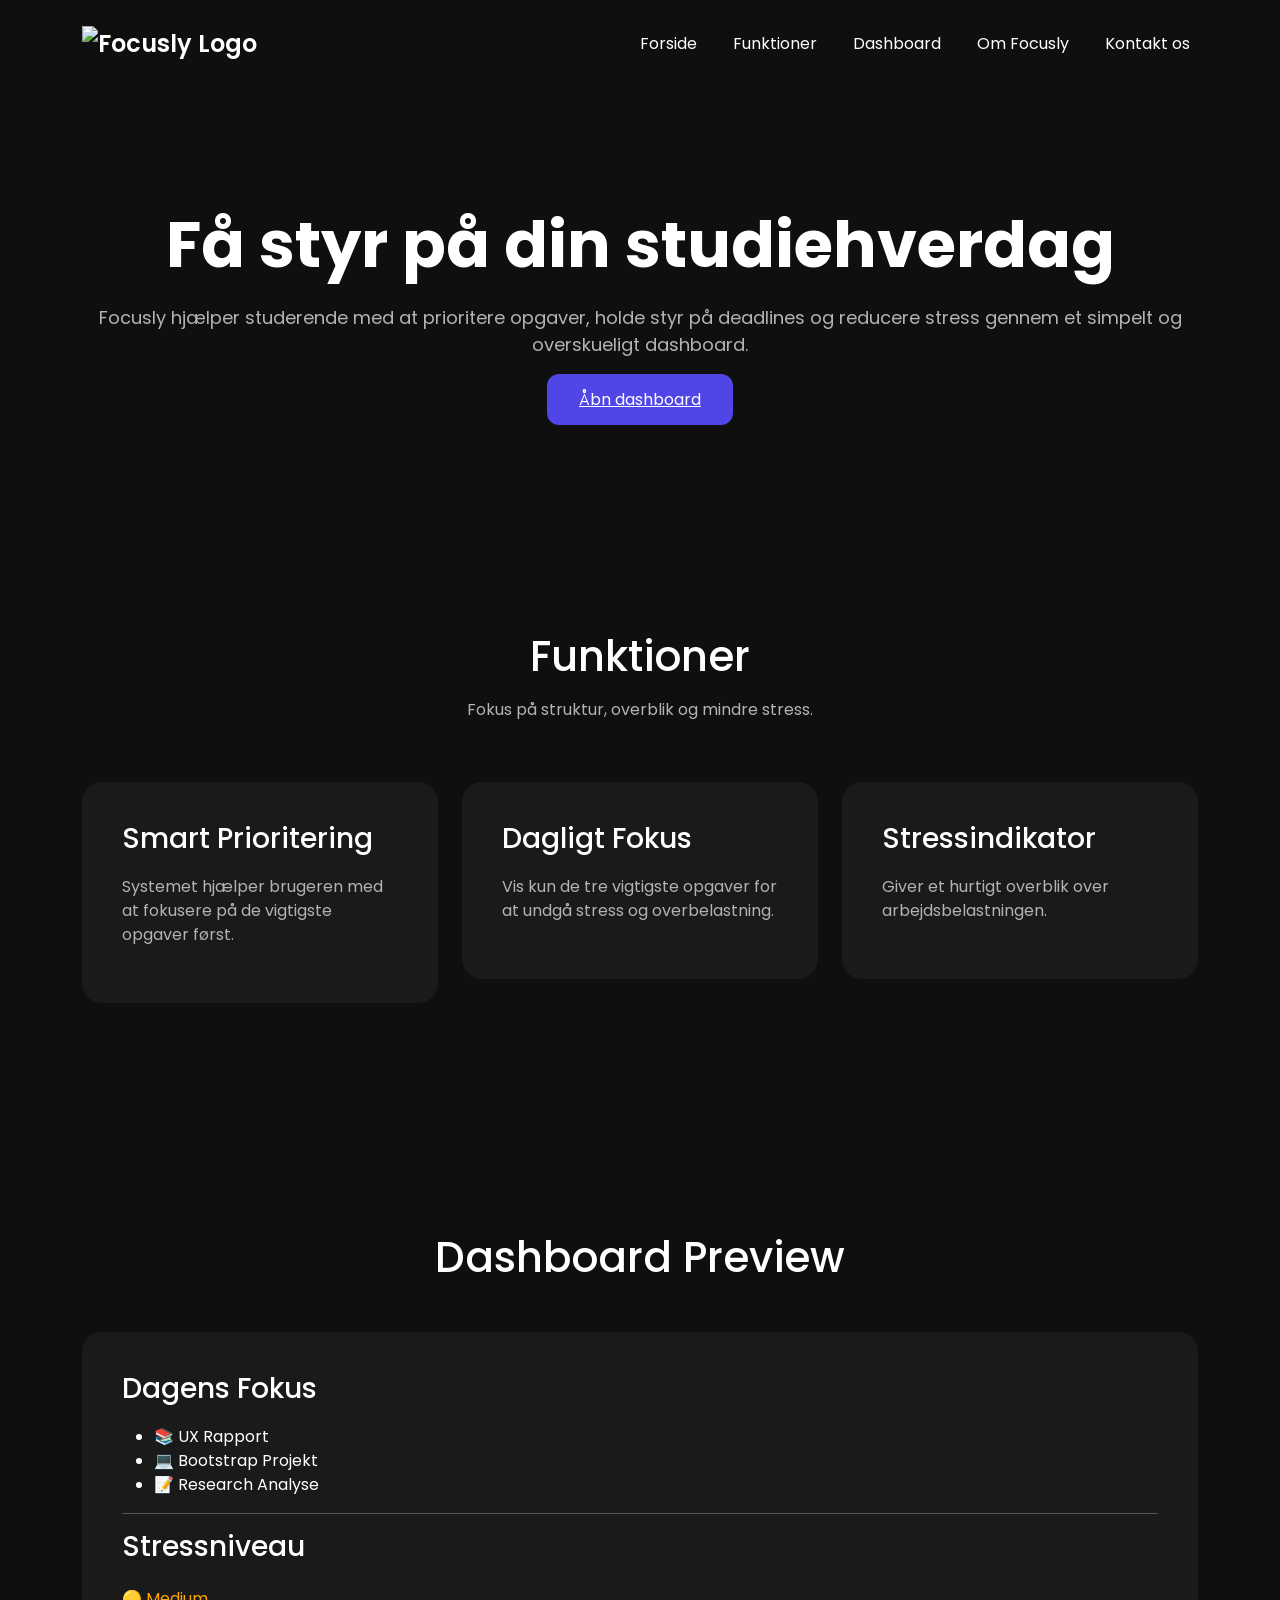
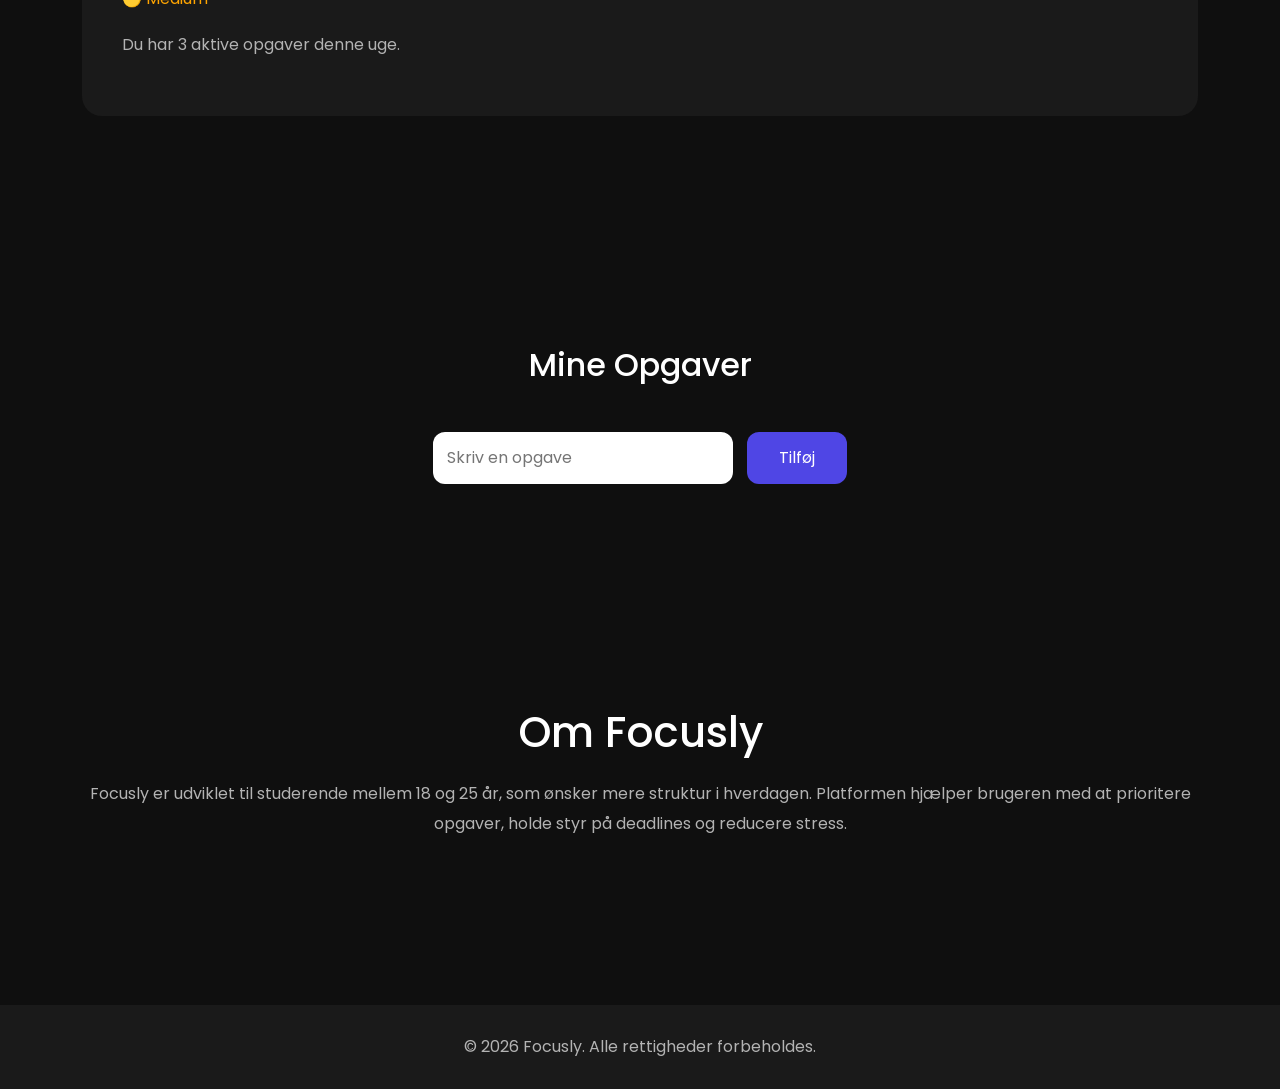
==== index.html @ 69cd23f8 "Add files via upload" ====
<!DOCTYPE html>
<html lang="da">
<head>
    <meta charset="UTF-8">
    <meta name="viewport" content="width=device-width, initial-scale=1.0">

    <title>Focusly - Studieplatform</title>

    <!-- Bootstrap -->
    <link href="https://cdn.jsdelivr.net/npm/bootstrap@5.3.3/dist/css/bootstrap.min.css" rel="stylesheet">
    
    <!-- Bootstrap JS -->
    <script src="https://cdn.jsdelivr.net/npm/bootstrap@5.3.3/dist/js/bootstrap.bundle.min.js"></script>

    <!-- Google Fonts -->
    <link href="https://fonts.googleapis.com/css2?family=Poppins:wght@300;400;500;600;700&display=swap" rel="stylesheet">

    <!-- CSS -->
    <link rel="stylesheet" href="style.css">
    
    <script src="script.js"></script></head>

    <!-- Bootstrap JS -->
<script src="https://cdn.jsdelivr.net/npm/bootstrap@5.3.3/dist/js/bootstrap.bundle.min.js"></script>

<!-- JavaScript -->
<script src="script.js"></script>

</body>
</html>
<body>

    <!-- Navbar -->
<nav class="navbar navbar-expand-lg navbar-dark">
    <div class="container">

        <a class="navbar-brand" href="index.html">
            <img src="img/F CUSLY-3-2.png" alt="Focusly Logo" width="160">
        </a>

        <button class="navbar-toggler" type="button" data-bs-toggle="collapse" data-bs-target="#nav">
            <span class="navbar-toggler-icon"></span>
        </button>

        <div class="collapse navbar-collapse" id="nav">
            <ul class="navbar-nav ms-auto">

                <li class="nav-item">
                    <a class="nav-link" href="index.html">Forside</a>
                </li>

                <li class="nav-item">
                    <a class="nav-link" href="funktioner.html">Funktioner</a>
                </li>

                <li class="nav-item">
                    <a class="nav-link" href="dashboard.html">Dashboard</a>
                </li>

                <li class="nav-item">
                    <a class="nav-link" href="om.html">Om Focusly</a>
                </li>

                <li class="nav-item">
                    <a class="nav-link" href="kontakt.html">Kontakt os</a>
                </li>

            </ul>
        </div>

    </div>
</nav>

    <!-- Hero Section -->
<section class="hero">

    <div class="container text-center">

        <h1>
            Få styr på din studiehverdag
        </h1>

        <p>
            Focusly hjælper studerende med at prioritere opgaver,
            holde styr på deadlines og reducere stress gennem et
            simpelt og overskueligt dashboard.
        </p>

        <a href="dashboard.html" class="main-btn">
            Åbn dashboard
        </a>

    </div>

</section>

    <!-- Produkter Section -->
    <section class="products" id="funktioner">

        <div class="container">

            <div class="section-title text-center">

                <h2>Funktioner</h2>

                <p>
                    Fokus på struktur, overblik og mindre stress.
                </p>

            </div>

            <div class="row">

                <div class="col-lg-4">

                    <div class="product-card">

                        <h3>Smart Prioritering</h3>

                        <p>
                            Systemet hjælper brugeren med at fokusere på de vigtigste opgaver først.
                        </p>

                    </div>

                </div>

                <div class="col-lg-4">

                    <div class="product-card">

                        <h3>Dagligt Fokus</h3>

                        <p>
                            Vis kun de tre vigtigste opgaver for at undgå stress og overbelastning.
                        </p>

                    </div>

                </div>

                <div class="col-lg-4">

                    <div class="product-card">

                        <h3>Stressindikator</h3>

                        <p>
                            Giver et hurtigt overblik over arbejdsbelastningen.
                        </p>

                    </div>

                </div>

            </div>

        </div>

    </section>

    <section class="about" id="dashboard">

    <div class="container">

        <h2 class="text-center mb-5">
            Dashboard Preview
        </h2>

        <div class="product-card">

         <h3>Dagens Fokus</h3>

            <ul>
                <li>📚 UX Rapport</li>
                <li>💻 Bootstrap Projekt</li>
                <li>📝 Research Analyse</li>
            </ul>

            <hr>

            <h3>Stressniveau</h3>

            <p style="color: orange;">
                🟡 Medium
            </p>

            <p>
                Du har 3 aktive opgaver denne uge.
            </p>

        </div>

    </div>

</section>

<!-- Mine =Opgaver Section -->
<section class="tasks">

    <div class="container">

        <h2 class="text-center mb-5">
            Mine Opgaver
        </h2>

        <div class="text-center">

            <input type="text" id="taskInput" placeholder="Skriv en opgave">

            <button onclick="addTask()" class="main-btn">
                Tilføj
            </button>

        </div>

        <ul id="taskList" class="task-list mt-4">

        </ul>

    </div>

</section>

    <!-- Om Os Section -->
    <section class="about" id="om">

        <div class="container">

            <div class="text-center">

                <h2>Om Focusly</h2>

                <p>
                    Focusly er udviklet til studerende mellem 18 og 25 år,
                    som ønsker mere struktur i hverdagen.
                    Platformen hjælper brugeren med at prioritere opgaver,
                    holde styr på deadlines og reducere stress.
                </p>

            </div>

        </div>

    </section>

    <!-- Footer -->
    <footer class="footer">

        <div class="container text-center">

            <p>
                © 2026 Focusly. Alle rettigheder forbeholdes.            </p>

        </div>

    </footer>
</body>
</html>
---- style.css ----
body{
    background: #0F0F0F;
    color: white;
    font-family: 'Poppins', sans-serif;
    margin: 0;
    padding: 0;
}

/* Navbar */

.navbar{
    padding: 20px 0;
    background: #0F0F0F;
}

.navbar-brand{
    font-size: 24px;
    font-weight: 600;
}

.navbar-brand img{
    width: 180px;
}

.nav-link{
    color: white;
    margin-left: 20px;
    transition: 0.3s;
}

.nav-link:hover{
    color: #4F46E5;
}

/* Hero Section */

.hero{
    padding: 120px 0;
}

.hero h1{
    font-size: 64px;
    font-weight: 700;
    margin-bottom: 20px;
}

.hero p{
    font-size: 18px;
    color: #B3B3B3;
    margin-bottom: 30px;
}

.main-btn{
    background: #4F46E5;
    color: white;
    border: none;
    padding: 14px 32px;
    border-radius: 12px;
    font-size: 16px;
    transition: 0.3s;
}

.main-btn:hover{
    background: #625BFF;
}

.hero-img{
    width: 100%;
    max-width: 500px;
}

/* Produkter Section */

.products{
    padding: 100px 0;
}

.section-title{
    margin-bottom: 60px;
}

.section-title h2{
    font-size: 42px;
    margin-bottom: 15px;
}

.section-title p{
    color: #B3B3B3;
}

.product-card{
    background: #1A1A1A;
    padding: 40px;
    border-radius: 20px;
    margin-bottom: 30px;
    transition: 0.3s;
}

.product-card:hover{
    transform: translateY(-10px);
}

.product-card h3{
    font-size: 28px;
    margin-bottom: 20px;
}

.product-card p{
    color: #B3B3B3;
}

/* Om Os Section */

.about{
    padding: 100px 0;
}

.about h2{
    font-size: 42px;
    margin-bottom: 20px;
}

.about p{
    color: #B3B3B3;
    line-height: 30px;
}

.about-img{
    width: 100%;
    max-width: 500px;
}

/* Footer */

.footer{
    padding: 30px 0;
    background: #1A1A1A;
    margin-top: 50px;
}

.footer p{
    margin: 0;
    color: #B3B3B3;
}


.stat-card{
    min-height: 150px;
}

.stat-card h3{
    color: white;
}

.stat-card p{
    color: #B3B3B3;
}

.stress-indicator{
    display: flex;
    align-items: center;
    gap: 10px;

    font-size: 22px;
    font-weight: 600;

    margin: 20px 0;
}

.dot{
    width: 16px;
    height: 16px;

    background: #FFD43B;

    border-radius: 50%;
}

.task-section{
    padding: 45px;
}

.task-section p{
    color: #B3B3B3;
}

.task-input-area{
    display: flex;
    gap: 15px;
    flex-wrap: wrap;
}

#taskInput{
    width: 400px;

    padding: 14px;

    border: none;
    border-radius: 12px;
}

.task-list{
    list-style: none;
    padding: 0;
}

.task-list li{
    background: #0F0F0F;

    padding: 15px;

    border-radius: 12px;

    margin-bottom: 10px;

    color: white;
}
.product-card{
    min-height: 170px;
}

.dashboard-page .row{
    row-gap: 30px;
}


.features-page{
    padding: 120px 0;
}

.features-page h1{
    font-size: 56px;
    font-weight: 700;
    margin-bottom: 20px;
}


.about-hero h1{
    font-size: 64px;
    font-weight: 700;
    max-width: 900px;
    margin: auto;
    margin-top: 20px;
}

.about-hero p{
    color: #B3B3B3;
    max-width: 700px;
    margin: 25px auto 0;
    font-size: 18px;
    line-height: 30px;
}

.about-card{
    background: #1A1A1A;
    padding: 35px;
    border-radius: 22px;
    border: 1px solid #2A2A2A;
    height: 100%;
    transition: 0.3s;
}

.about-card:hover{
    transform: translateY(-8px);
    border-color: #4F46E5;
}

.about-icon{
    font-size: 38px;
    margin-bottom: 20px;
}

.about-card p{
    color: #B3B3B3;
}

.about-story{
    display: grid;
    grid-template-columns: 2fr 1fr;
    gap: 30px;
    background: linear-gradient(135deg, #1A1A1A, #111111);
    padding: 45px;
    border-radius: 24px;
    border: 1px solid #2A2A2A;
    align-items: center;
}

.about-story p{
    color: #B3B3B3;
    line-height: 30px;
}

.about-highlight{
    background: #4F46E5;
    padding: 35px;
    border-radius: 22px;
    text-align: center;
}

.about-highlight h3{
    font-size: 44px;
    font-weight: 700;
}

@media screen and (max-width: 992px){
    .about-story{
        grid-template-columns: 1fr;
    }

    .about-hero h1{
        font-size: 44px;
    }
}

/* Responsive */

@media(max-width: 991px){

    .hero{
        text-align: center;
        padding: 80px 0;
    }

    .hero h1{
        font-size: 48px;
    }

    .hero-img{
        margin-top: 40px;
    }

    .about{
        text-align: center;
    }

    .about-img{
        margin-bottom: 40px;
    }

}

/* Mine Opgaver Section */
.tasks{
    padding: 100px 0;
}

#taskInput{
    width: 300px;
    padding: 12px;
    border-radius: 12px;
    border: none;
}

.task-list{
    list-style: none;
    padding: 0;
}

.task-list li{
    background: #1A1A1A;
    margin: 10px auto;
    padding: 15px;
    border-radius: 12px;
    max-width: 500px;
}

/* Dashborad-side */
.dashboard-page{
    padding: 120px 0;
}

.dashboard-page h1{
    font-size: 56px;
    font-weight: 700;
    margin-bottom: 20px;
}

.dashboard-text{
    color: #B3B3B3;
    font-size: 18px;
    margin-bottom: 50px;
}

#taskInput{
    width: 300px;
    padding: 14px;
    border-radius: 12px;
    border: none;
    margin-right: 10px;
}

.task-list{
    list-style: none;
    padding: 0;
}

.task-list li{
    background: #0F0F0F;
    padding: 15px;
    border-radius: 12px;
    margin-bottom: 10px;
}

.error{
    color: #ff4d4d;
    font-size: 14px;
    margin-top: -15px;
    margin-bottom: 15px;
}

#success{
    color: #4CAF50;
    font-weight: 600;
    margin-top: 20px;
    text-align: center;
}

/* Kontakt Sektion */

.kontakt{
    padding: 120px 0;
}

.kontakt-container{
    max-width: 700px;
    margin: 0 auto;

    background: rgba(15, 15, 15, 0.90);

    backdrop-filter: blur(10px);

    padding: 50px;

    border-radius: 20px;

    border: 1px solid #2A2A2A;
}

.kontakt h2{
    font-size: 48px;
    font-weight: 700;

    text-align: center;

    margin-bottom: 15px;

    color: white;
}

.kontakt p{
    text-align: center;

    color: #B3B3B3;

    line-height: 28px;

    margin-bottom: 20px;
}

.kontakt h3{
    text-align: center;

    margin-top: 35px;
    margin-bottom: 15px;

    color: #4F46E5;

    font-size: 24px;
}

.kontakt-form{
    display: flex;
    flex-direction: column;
    gap: 15px;

    margin-top: 30px;
}

.kontakt-form label{
    color: white;
    font-weight: 500;
}

.kontakt-form input,
.kontakt-form textarea{

    width: 100%;

    padding: 15px;

    border-radius: 12px;

    border: 1px solid #333333;

    background: #1A1A1A;

    color: white;

    font-family: 'Poppins', sans-serif;

    transition: 0.3s;
}

.kontakt-form input:focus,
.kontakt-form textarea:focus{

    outline: none;

    border: 1px solid #4F46E5;

    box-shadow: 0 0 10px rgba(79, 70, 229, 0.3);
}

.kontakt-form textarea{
    resize: none;
}

.kontakt-form button{

    padding: 15px;

    background: #4F46E5;

    color: white;

    border: none;

    border-radius: 12px;

    font-size: 16px;

    font-weight: 600;

    cursor: pointer;

    transition: 0.3s;
}

.kontakt-form button:hover{

    background: #625BFF;

    transform: translateY(-2px);
}

.kontakt{
    position: relative;
}

.kontakt::before{

    content: "";

    position: absolute;

    top: 0;
    left: 0;

    width: 100%;
    height: 100%;

    background: rgba(0,0,0,0.55);
}

.kontakt-container{
    position: relative;
    z-index: 2;
}
/* Tablet */

@media screen and (max-width: 992px){

    .hero{
        text-align: center;
        padding: 80px 0;
    }

    .hero h1{
        font-size: 48px;
    }

    .hero-img{
        margin-top: 40px;
    }

    .navbar-brand img{
        width: 150px;
    }

}


/* Mobil */

@media screen and (max-width: 576px){

    .hero h1{
        font-size: 36px;
    }

    .hero p{
        font-size: 16px;
    }

    .section-title h2,
    .about h2{
        font-size: 30px;
    }

    .product-card{
        padding: 25px;
    }

    #taskInput{
        width: 100%;
        margin-bottom: 15px;
    }

    .main-btn{
        width: 100%;
    }

    .navbar-brand img{
        width: 120px;
    }

}
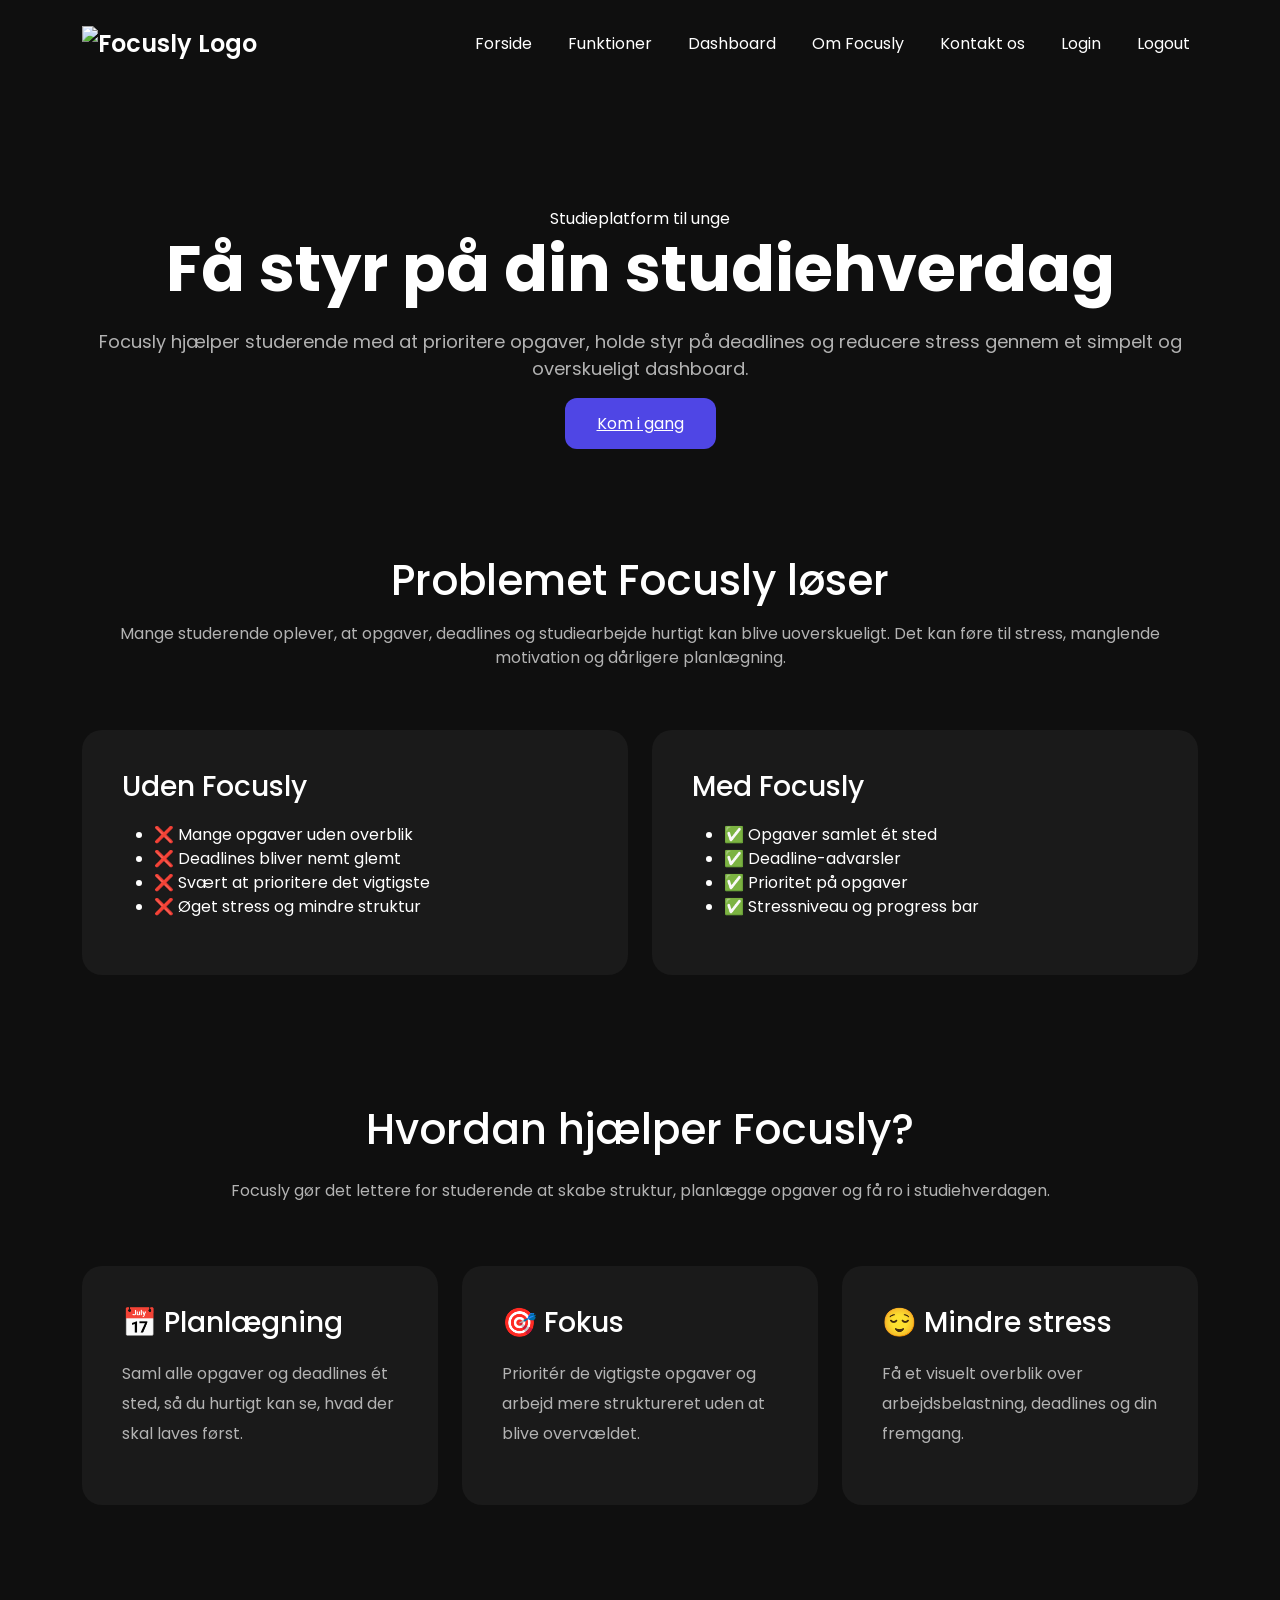
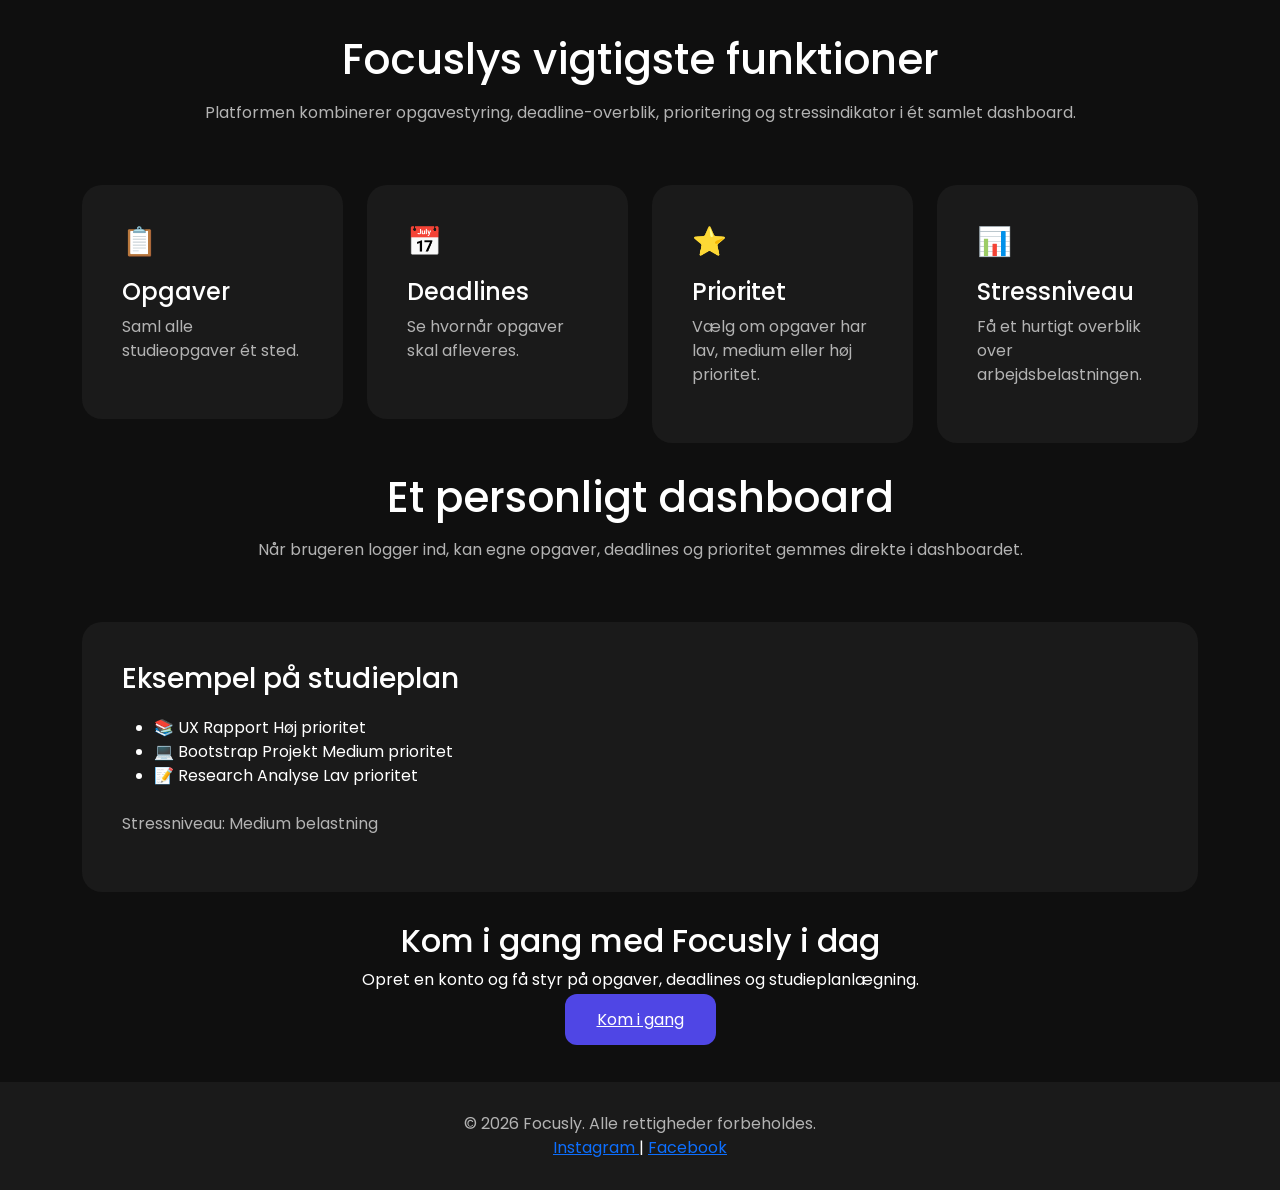
==== commit 08abd769: "index.html" ====
--- a/index.html
+++ b/index.html
@@ -3,34 +3,15 @@
 <head>
     <meta charset="UTF-8">
     <meta name="viewport" content="width=device-width, initial-scale=1.0">
-
     <title>Focusly - Studieplatform</title>
 
-    <!-- Bootstrap -->
     <link href="https://cdn.jsdelivr.net/npm/bootstrap@5.3.3/dist/css/bootstrap.min.css" rel="stylesheet">
-    
-    <!-- Bootstrap JS -->
-    <script src="https://cdn.jsdelivr.net/npm/bootstrap@5.3.3/dist/js/bootstrap.bundle.min.js"></script>
-
-    <!-- Google Fonts -->
     <link href="https://fonts.googleapis.com/css2?family=Poppins:wght@300;400;500;600;700&display=swap" rel="stylesheet">
-
-    <!-- CSS -->
     <link rel="stylesheet" href="style.css">
-    
-    <script src="script.js"></script></head>
-
-    <!-- Bootstrap JS -->
-<script src="https://cdn.jsdelivr.net/npm/bootstrap@5.3.3/dist/js/bootstrap.bundle.min.js"></script>
-
-<!-- JavaScript -->
-<script src="script.js"></script>
-
-</body>
-</html>
+</head>
+
 <body>
 
-    <!-- Navbar -->
 <nav class="navbar navbar-expand-lg navbar-dark">
     <div class="container">
 
@@ -65,195 +46,258 @@
                     <a class="nav-link" href="kontakt.html">Kontakt os</a>
                 </li>
 
+                <li class="nav-item" id="loginNav">
+                    <a class="nav-link" href="log-in.html">
+                        Login
+                    </a>
+                </li>
+
+                <li class="nav-item" id="logoutNav">
+                    <a class="nav-link" href="#" onclick="logoutUser()">
+                        Logout
+                    </a>
+                </li>
+
             </ul>
         </div>
 
     </div>
 </nav>
 
-    <!-- Hero Section -->
 <section class="hero">
-
+    <div class="container">
+
+        <div class="hero-box text-center">
+
+            <span class="hero-badge">Studieplatform til unge</span>
+
+            <h1>Få styr på din studiehverdag</h1>
+
+            <p>
+                Focusly hjælper studerende med at prioritere opgaver,
+                holde styr på deadlines og reducere stress gennem et simpelt
+                og overskueligt dashboard.
+            </p>
+
+            <div class="hero-buttons">
+                <a href="log-in.html" class="main-btn">Kom i gang</a>
+            </div>
+
+        </div>
+
+    </div>
+</section>
+
+<section class="problem-solution">
+    <div class="container">
+
+        <div class="section-title text-center">
+            <h2>Problemet Focusly løser</h2>
+            <p>
+                Mange studerende oplever, at opgaver, deadlines og studiearbejde hurtigt
+                kan blive uoverskueligt. Det kan føre til stress, manglende motivation og
+                dårligere planlægning.
+            </p>
+        </div>
+
+        <div class="row">
+
+            <div class="col-lg-6">
+                <div class="product-card problem-card">
+                    <h3>Uden Focusly</h3>
+                    <ul>
+                        <li>❌ Mange opgaver uden overblik</li>
+                        <li>❌ Deadlines bliver nemt glemt</li>
+                        <li>❌ Svært at prioritere det vigtigste</li>
+                        <li>❌ Øget stress og mindre struktur</li>
+                    </ul>
+                </div>
+            </div>
+
+            <div class="col-lg-6">
+                <div class="product-card solution-card">
+                    <h3>Med Focusly</h3>
+                    <ul>
+                        <li>✅ Opgaver samlet ét sted</li>
+                        <li>✅ Deadline-advarsler</li>
+                        <li>✅ Prioritet på opgaver</li>
+                        <li>✅ Stressniveau og progress bar</li>
+                    </ul>
+                </div>
+            </div>
+
+        </div>
+
+    </div>
+</section>
+
+<section class="about">
+    <div class="container">
+
+        <div class="section-title text-center">
+            <h2>Hvordan hjælper Focusly?</h2>
+            <p>
+                Focusly gør det lettere for studerende at skabe struktur,
+                planlægge opgaver og få ro i studiehverdagen.
+            </p>
+        </div>
+
+        <div class="row">
+
+            <div class="col-lg-4">
+                <div class="product-card">
+                    <h3>📅 Planlægning</h3>
+                    <p>
+                        Saml alle opgaver og deadlines ét sted, så du hurtigt kan se,
+                        hvad der skal laves først.
+                    </p>
+                </div>
+            </div>
+
+            <div class="col-lg-4">
+                <div class="product-card">
+                    <h3>🎯 Fokus</h3>
+                    <p>
+                        Prioritér de vigtigste opgaver og arbejd mere struktureret
+                        uden at blive overvældet.
+                    </p>
+                </div>
+            </div>
+
+            <div class="col-lg-4">
+                <div class="product-card">
+                    <h3>😌 Mindre stress</h3>
+                    <p>
+                        Få et visuelt overblik over arbejdsbelastning, deadlines
+                        og din fremgang.
+                    </p>
+                </div>
+            </div>
+
+        </div>
+
+    </div>
+</section>
+
+<section class="focusly-benefits">
+    <div class="container">
+
+        <div class="section-title text-center">
+            <h2>Focuslys vigtigste funktioner</h2>
+            <p>
+                Platformen kombinerer opgavestyring, deadline-overblik,
+                prioritering og stressindikator i ét samlet dashboard.
+            </p>
+        </div>
+
+        <div class="row">
+
+            <div class="col-lg-3">
+                <div class="product-card">
+                    <h3>📋</h3>
+                    <h4>Opgaver</h4>
+                    <p>Saml alle studieopgaver ét sted.</p>
+                </div>
+            </div>
+
+            <div class="col-lg-3">
+                <div class="product-card">
+                    <h3>📅</h3>
+                    <h4>Deadlines</h4>
+                    <p>Se hvornår opgaver skal afleveres.</p>
+                </div>
+            </div>
+
+            <div class="col-lg-3">
+                <div class="product-card">
+                    <h3>⭐</h3>
+                    <h4>Prioritet</h4>
+                    <p>Vælg om opgaver har lav, medium eller høj prioritet.</p>
+                </div>
+            </div>
+
+            <div class="col-lg-3">
+                <div class="product-card">
+                    <h3>📊</h3>
+                    <h4>Stressniveau</h4>
+                    <p>Få et hurtigt overblik over arbejdsbelastningen.</p>
+                </div>
+            </div>
+
+        </div>
+
+    </div>
+</section>
+
+<section class="dashboard-preview-section">
+    <div class="container">
+
+        <div class="section-title text-center">
+            <h2>Et personligt dashboard</h2>
+            <p>
+                Når brugeren logger ind, kan egne opgaver, deadlines og prioritet
+                gemmes direkte i dashboardet.
+            </p>
+        </div>
+
+        <div class="product-card dashboard-preview-card">
+
+            <h3>Eksempel på studieplan</h3>
+
+            <ul class="dashboard-list">
+                <li><span>📚 UX Rapport</span> Høj prioritet</li>
+                <li><span>💻 Bootstrap Projekt</span> Medium prioritet</li>
+                <li><span>📝 Research Analyse</span> Lav prioritet</li>
+            </ul>
+
+            <div class="stress-bar">
+                <div class="stress-fill" style="width:60%"></div>
+            </div>
+
+            <p class="mt-4">
+                Stressniveau: Medium belastning
+            </p>
+
+        </div>
+
+    </div>
+</section>
+
+<section class="cta-section">
     <div class="container text-center">
 
-        <h1>
-            Få styr på din studiehverdag
-        </h1>
+        <h2>Kom i gang med Focusly i dag</h2>
 
         <p>
-            Focusly hjælper studerende med at prioritere opgaver,
-            holde styr på deadlines og reducere stress gennem et
-            simpelt og overskueligt dashboard.
+            Opret en konto og få styr på opgaver, deadlines og studieplanlægning.
         </p>
 
-        <a href="dashboard.html" class="main-btn">
-            Åbn dashboard
+        <a href="log-in.html" class="main-btn">
+            Kom i gang
         </a>
 
     </div>
-
-</section>
-
-    <!-- Produkter Section -->
-    <section class="products" id="funktioner">
-
-        <div class="container">
-
-            <div class="section-title text-center">
-
-                <h2>Funktioner</h2>
-
-                <p>
-                    Fokus på struktur, overblik og mindre stress.
-                </p>
-
-            </div>
-
-            <div class="row">
-
-                <div class="col-lg-4">
-
-                    <div class="product-card">
-
-                        <h3>Smart Prioritering</h3>
-
-                        <p>
-                            Systemet hjælper brugeren med at fokusere på de vigtigste opgaver først.
-                        </p>
-
-                    </div>
-
-                </div>
-
-                <div class="col-lg-4">
-
-                    <div class="product-card">
-
-                        <h3>Dagligt Fokus</h3>
-
-                        <p>
-                            Vis kun de tre vigtigste opgaver for at undgå stress og overbelastning.
-                        </p>
-
-                    </div>
-
-                </div>
-
-                <div class="col-lg-4">
-
-                    <div class="product-card">
-
-                        <h3>Stressindikator</h3>
-
-                        <p>
-                            Giver et hurtigt overblik over arbejdsbelastningen.
-                        </p>
-
-                    </div>
-
-                </div>
-
-            </div>
-
-        </div>
-
-    </section>
-
-    <section class="about" id="dashboard">
-
-    <div class="container">
-
-        <h2 class="text-center mb-5">
-            Dashboard Preview
-        </h2>
-
-        <div class="product-card">
-
-         <h3>Dagens Fokus</h3>
-
-            <ul>
-                <li>📚 UX Rapport</li>
-                <li>💻 Bootstrap Projekt</li>
-                <li>📝 Research Analyse</li>
-            </ul>
-
-            <hr>
-
-            <h3>Stressniveau</h3>
-
-            <p style="color: orange;">
-                🟡 Medium
-            </p>
-
-            <p>
-                Du har 3 aktive opgaver denne uge.
-            </p>
-
-        </div>
-
-    </div>
-
-</section>
-
-<!-- Mine =Opgaver Section -->
-<section class="tasks">
-
-    <div class="container">
-
-        <h2 class="text-center mb-5">
-            Mine Opgaver
-        </h2>
-
-        <div class="text-center">
-
-            <input type="text" id="taskInput" placeholder="Skriv en opgave">
-
-            <button onclick="addTask()" class="main-btn">
-                Tilføj
-            </button>
-
-        </div>
-
-        <ul id="taskList" class="task-list mt-4">
-
-        </ul>
-
-    </div>
-
-</section>
-
-    <!-- Om Os Section -->
-    <section class="about" id="om">
-
-        <div class="container">
-
-            <div class="text-center">
-
-                <h2>Om Focusly</h2>
-
-                <p>
-                    Focusly er udviklet til studerende mellem 18 og 25 år,
-                    som ønsker mere struktur i hverdagen.
-                    Platformen hjælper brugeren med at prioritere opgaver,
-                    holde styr på deadlines og reducere stress.
-                </p>
-
-            </div>
-
-        </div>
-
-    </section>
-
-    <!-- Footer -->
-    <footer class="footer">
-
-        <div class="container text-center">
-
-            <p>
-                © 2026 Focusly. Alle rettigheder forbeholdes.            </p>
-
-        </div>
-
-    </footer>
+</section>
+
+<footer class="footer">
+    <div class="container text-center">
+        <p>
+            © 2026 Focusly. Alle rettigheder forbeholdes.
+        </p>
+        <div class="social-links">
+            <a href="https://www.instagram.com/focusly.dk/" target="_blank">
+                Instagram
+            </a>
+            <span>|</span>
+            <a href="https://www.facebook.com/profile.php?id=61590818286616" target="_blank">
+                Facebook
+            </a>
+        </div>
+    </div>
+</footer>
+
+<script src="https://cdn.jsdelivr.net/npm/bootstrap@5.3.3/dist/js/bootstrap.bundle.min.js"></script>
+<script src="script.js"></script>
+
 </body>
-</html>+</html>
